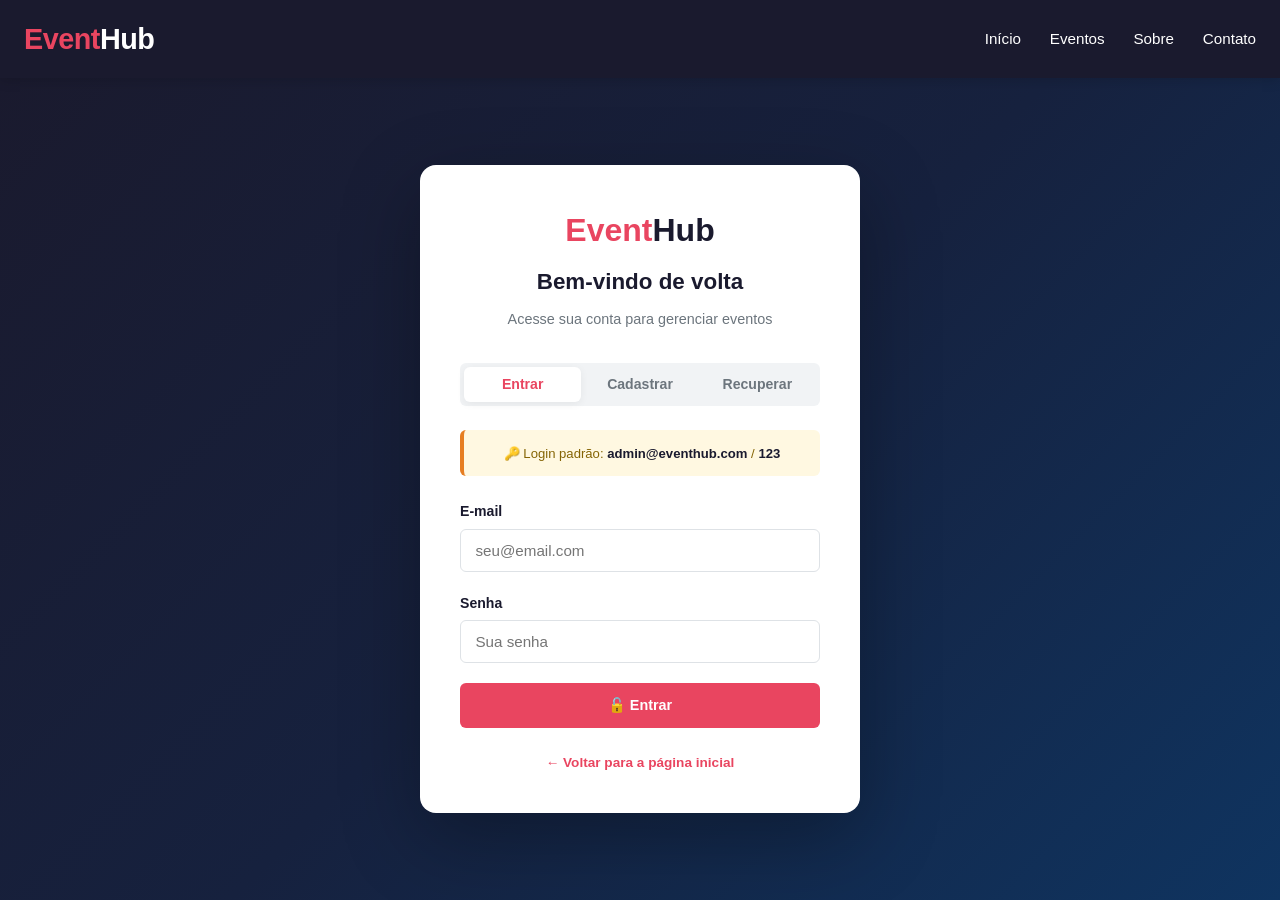
==== admin.html @ a923f31c "v1" ====
<!DOCTYPE html>
<html lang="pt-BR">
<head>
  <meta charset="UTF-8">
  <meta name="viewport" content="width=device-width, initial-scale=1.0">
  <title>Dashboard Administrativo — EventHub</title>
  <link rel="stylesheet" href="css/style.css">
  <link rel="stylesheet" href="css/admin.css">
</head>
<body>
  <header class="site-header">
    <div class="container navbar">
      <a href="index.html" class="logo">Event<span>Hub</span></a>
      <nav>
        <ul class="nav-menu" id="navMenu">
          <li><a href="index.html">Início</a></li>
          <li><a href="eventos.html">Eventos</a></li>
          <li><a href="admin.html" class="active">Admin</a></li>
          <li><a href="participantes.html">Participantes</a></li>
          <li><a href="sobre.html">Sobre</a></li>
          <li><a href="contato.html">Contato</a></li>
          <li id="userMenu"></li>
        </ul>
      </nav>
      <button class="mobile-toggle" id="mobileToggle" aria-label="Menu">☰</button>
    </div>
  </header>

  <section class="page-header">
    <div class="container">
      <h1>Painel <span>Administrativo</span></h1>
      <p>Gerencie eventos, inscrições, participantes e mensagens</p>
    </div>
  </section>

  <section class="dashboard">
    <div class="container">
      <div class="stats-grid" id="statsGrid"></div>

      <div class="admin-section">
        <div class="admin-toolbar">
          <h2>📅 Eventos Cadastrados</h2>
          <div style="display:flex;gap:0.8rem;flex-wrap:wrap;">
            <input type="text" class="admin-search" id="buscaEvento" placeholder="🔍 Pesquisar evento...">
            <a href="cadastro-evento.html" class="btn btn-primary">+ Novo Evento</a>
          </div>
        </div>
        <div class="admin-table-wrapper">
          <table class="admin-table">
            <thead>
              <tr>
                <th>Evento</th>
                <th>Categoria</th>
                <th>Data</th>
                <th>Vagas</th>
                <th>Inscritos</th>
                <th>Ações</th>
              </tr>
            </thead>
            <tbody id="tabelaEventos"></tbody>
          </table>
        </div>
      </div>

      <div class="admin-section" style="margin-top:2.5rem;">
        <div class="admin-toolbar">
          <h2>📩 Mensagens de Contato</h2>
          <div style="display:flex;gap:0.8rem;flex-wrap:wrap;">
            <input type="text" class="admin-search" id="buscaMensagem" placeholder="🔍 Pesquisar mensagem...">
            <button class="btn btn-danger" id="limparMensagens">🗑 Limpar todas</button>
          </div>
        </div>
        <div class="admin-table-wrapper">
          <table class="admin-table">
            <thead>
              <tr>
                <th>Nome</th>
                <th>E-mail</th>
                <th>Assunto</th>
                <th>Mensagem</th>
                <th>Data</th>
                <th>Ações</th>
              </tr>
            </thead>
            <tbody id="tabelaMensagens"></tbody>
          </table>
        </div>
      </div>
    </div>
  </section>

  <div class="modal-overlay" id="modalEditar">
    <div class="modal">
      <button class="modal-close" id="fecharModal">✕</button>
      <div class="modal-body">
        <h2>✏️ Editar Evento</h2>
        <form id="formEditar">
          <input type="hidden" id="editId">
          <div class="form-group">
            <label>Nome do evento</label>
            <input type="text" id="editNome" required>
          </div>
          <div class="form-row">
            <div class="form-group">
              <label>Categoria</label>
              <select id="editCategoria" required></select>
            </div>
            <div class="form-group">
              <label>Data</label>
              <input type="date" id="editData" required>
            </div>
          </div>
          <div class="form-row">
            <div class="form-group">
              <label>Horário</label>
              <input type="text" id="editHorario" required>
            </div>
            <div class="form-group">
              <label>Local</label>
              <input type="text" id="editLocal" required>
            </div>
          </div>
          <div class="form-row">
            <div class="form-group">
              <label>Vagas</label>
              <input type="number" id="editVagas" min="1" required>
            </div>
            <div class="form-group">
              <label>Responsável</label>
              <input type="text" id="editResponsavel" required>
            </div>
          </div>
          <div class="form-group">
            <label>Descrição</label>
            <textarea id="editDescricao" required></textarea>
          </div>
          <button type="submit" class="btn btn-primary" style="width:100%;">💾 Salvar alterações</button>
        </form>
      </div>
    </div>
  </div>

  <div class="modal-overlay" id="modalMensagem">
    <div class="modal" style="max-width:600px;">
      <button class="modal-close" id="fecharModalMsg">✕</button>
      <div class="modal-body" id="conteudoMensagem"></div>
    </div>
  </div>

  <footer>
    <div class="container">
      <div class="footer-bottom">
        <p>&copy; 2025 EventHub. Todos os direitos reservados.</p>
      </div>
    </div>
  </footer>

  <script src="js/app.js"></script>
  <script src="js/auth.js"></script>
  <script>
    /* PROTEÇÃO — exige login */
    if (!Auth.proteger()) { /* redireciona automaticamente */ }

    /* Injeta menu do usuário */
    (function renderUserMenu() {
      const sessao = Auth.getSessao();
      if (!sessao) return;
      const li = document.getElementById('userMenu');
      li.innerHTML = `
        <a href="#" id="logoutBtn" class="btn-login" title="Sair"
           style="display:flex;align-items:center;gap:0.5rem;background:transparent;border:1px solid var(--primary);">
          👤 ${sessao.email.split('@')[0]} ✕
        </a>`;
      document.getElementById('logoutBtn').addEventListener('click', ev => {
        ev.preventDefault();
        if (confirm('Deseja sair da conta?')) {
          Auth.logout();
          mostrarToast('Sessão encerrada.', 'info', '👋');
          setTimeout(() => window.location.href = 'login.html', 500);
        }
      });
    })();
  </script>
  <script src="js/admin.js"></script>
    <script src="js/app.js"></script>
  <script src="js/auth.js"></script>
  <script>
    /* 🔒 PROTEÇÃO: apenas administradores */
    if (!Auth.proteger(true)) { /* redireciona automaticamente */ }

    /* Injeta menu do usuário */
    (function renderUserMenu() {
      const sessao = Auth.getSessao();
      if (!sessao) return;
      const li = document.getElementById('userMenu');
      li.innerHTML = `
        <a href="#" id="logoutBtn" class="btn-login" title="Sair"
           style="display:flex;align-items:center;gap:0.5rem;background:transparent;border:1px solid var(--primary);">
          👤 ${sessao.nome || sessao.email.split('@')[0]} <span style="opacity:0.6;font-size:0.75rem;">(admin)</span> ✕
        </a>`;
      document.getElementById('logoutBtn').addEventListener('click', ev => {
        ev.preventDefault();
        if (confirm('Deseja sair da conta?')) {
          Auth.logout();
          mostrarToast('Sessão encerrada.', 'info', '👋');
          setTimeout(() => window.location.href = 'login.html', 500);
        }
      });
    })();
  </script>
  <script src="js/admin.js"></script>
</body>
</html>
---- css/style.css ----
/* ========== RESET E VARIÁVEIS GLOBAIS ========== */
*, *::before, *::after { margin: 0; padding: 0; box-sizing: border-box; }

:root {
  --primary: #e94560;
  --primary-dark: #c73650;
  --dark: #1a1a2e;
  --dark-2: #16213e;
  --dark-3: #0f3460;
  --gray-50: #f8f9fa;
  --gray-100: #f1f3f5;
  --gray-200: #e9ecef;
  --gray-300: #dee2e6;
  --gray-500: #adb5bd;
  --gray-600: #6c757d;
  --gray-700: #495057;
  --gray-800: #343a40;
  --success: #27ae60;
  --warning: #e67e22;
  --danger: #e74c3c;
  --info: #3498db;
  --radius: 10px;
  --radius-sm: 6px;
  --shadow-sm: 0 2px 8px rgba(0,0,0,0.06);
  --shadow-md: 0 4px 16px rgba(0,0,0,0.1);
  --shadow-lg: 0 10px 40px rgba(0,0,0,0.15);
  --transition: all 0.3s cubic-bezier(0.4, 0, 0.2, 1);
}

html { scroll-behavior: smooth; }
body {
  font-family: 'Segoe UI', -apple-system, BlinkMacSystemFont, sans-serif;
  background: var(--gray-50);
  color: var(--gray-800);
  line-height: 1.6;
  min-height: 100vh;
  display: flex;
  flex-direction: column;
}
a { text-decoration: none; color: inherit; }
button { font-family: inherit; cursor: pointer; border: none; background: none; }
.container { max-width: 1280px; margin: 0 auto; padding: 0 24px; width: 100%; }
:focus-visible { outline: 3px solid var(--primary); outline-offset: 2px; }

/* ========== HEADER / NAV ========== */
.site-header {
  background: var(--dark);
  color: white;
  padding: 1rem 0;
  position: sticky;
  top: 0;
  z-index: 200;
  box-shadow: 0 2px 12px rgba(0,0,0,0.15);
}
.navbar {
  display: flex;
  justify-content: space-between;
  align-items: center;
  gap: 1rem;
}
.logo { font-size: 1.8rem; font-weight: 800; color: var(--primary); letter-spacing: -0.5px; }
.logo span { color: white; }
.nav-menu { display: flex; list-style: none; gap: 1.8rem; align-items: center; }
.nav-menu a {
  color: white; font-weight: 500; font-size: 0.95rem;
  transition: var(--transition); padding: 0.5rem 0;
  border-bottom: 2px solid transparent;
}
.nav-menu a:hover, .nav-menu a.active {
  color: var(--primary); border-bottom-color: var(--primary);
}
.btn-login {
  background: var(--primary); padding: 0.55rem 1.3rem;
  border-radius: var(--radius-sm); color: white !important;
  font-weight: 600; border-bottom: none !important;
}
.btn-login:hover { background: var(--primary-dark); }
.mobile-toggle {
  display: none; color: white; font-size: 1.8rem; padding: 0.3rem;
}

/* ========== BOTÕES ========== */
.btn {
  padding: 0.75rem 1.5rem; border-radius: var(--radius-sm);
  font-weight: 700; font-size: 0.9rem; transition: var(--transition);
  display: inline-flex; align-items: center; justify-content: center;
  gap: 0.4rem; border: 2px solid transparent; cursor: pointer;
}
.btn-primary { background: var(--primary); color: white; }
.btn-primary:hover { background: var(--primary-dark); transform: translateY(-2px); box-shadow: 0 6px 20px rgba(233,69,96,0.4); }
.btn-outline { background: white; color: var(--gray-700); border-color: var(--gray-300); }
.btn-outline:hover { border-color: var(--primary); color: var(--primary); }
.btn-success { background: var(--success); color: white; }
.btn-success:hover { background: #219150; }
.btn-danger { background: var(--danger); color: white; }
.btn-danger:hover { background: #c0392b; }
.btn-sm { padding: 0.4rem 0.9rem; font-size: 0.8rem; }
.btn:disabled { opacity: 0.5; cursor: not-allowed; transform: none !important; }

/* ========== BANNER / PAGE HEADER ========== */
.page-header {
  background: linear-gradient(135deg, var(--dark) 0%, var(--dark-2) 50%, var(--dark-3) 100%);
  color: white; padding: 3.5rem 0 3rem; text-align: center; position: relative;
}
.page-header h1 { font-size: clamp(1.8rem, 4vw, 2.8rem); margin-bottom: 0.5rem; font-weight: 800; }
.page-header h1 span { color: var(--primary); }
.page-header p { opacity: 0.9; font-size: clamp(0.95rem, 1.5vw, 1.15rem); max-width: 600px; margin: 0 auto; }

.hero {
  background: linear-gradient(135deg, var(--dark) 0%, var(--dark-2) 50%, var(--dark-3) 100%);
  color: white; padding: 5rem 0; text-align: center;
}
.hero h1 { font-size: clamp(2rem, 5vw, 3rem); margin-bottom: 1rem; }
.hero h1 span { color: var(--primary); }
.hero p { font-size: 1.15rem; margin-bottom: 2rem; opacity: 0.9; max-width: 700px; margin-left: auto; margin-right: auto; }
.hero-actions { display: flex; justify-content: center; gap: 1rem; flex-wrap: wrap; }

/* ========== FOOTER ========== */
footer { background: var(--dark); color: white; padding: 3rem 0 1.5rem; margin-top: auto; }
.footer-grid {
  display: grid; grid-template-columns: repeat(auto-fit, minmax(200px, 1fr));
  gap: 2rem; margin-bottom: 2rem;
}
.footer-col h4 { color: var(--primary); margin-bottom: 1rem; font-size: 1.05rem; }
.footer-col ul { list-style: none; }
.footer-col ul li { margin-bottom: 0.6rem; }
.footer-col ul li a { color: var(--gray-500); transition: var(--transition); font-size: 0.92rem; }
.footer-col ul li a:hover { color: var(--primary); }
.footer-col p { color: var(--gray-500); font-size: 0.92rem; margin-bottom: 0.6rem; }
.footer-bottom {
  border-top: 1px solid rgba(255,255,255,0.1);
  padding-top: 1.5rem; text-align: center;
  color: var(--gray-600); font-size: 0.85rem;
}

/* ========== TOAST ========== */
.toast-container {
  position: fixed; bottom: 1.5rem; right: 1.5rem;
  z-index: 2000; display: flex; flex-direction: column; gap: 0.6rem; max-width: 360px;
}
.toast {
  background: white; border-radius: var(--radius-sm); padding: 0.9rem 1.1rem;
  box-shadow: var(--shadow-lg); display: flex; align-items: center; gap: 0.7rem;
  border-left: 4px solid var(--info); animation: toastIn 0.4s ease; font-size: 0.9rem;
}
.toast.success { border-left-color: var(--success); }
.toast.warning { border-left-color: var(--warning); }
.toast.error { border-left-color: var(--danger); }
@keyframes toastIn { from { opacity: 0; transform: translateX(100%); } to { opacity: 1; transform: translateX(0); } }

/* ========== FORMULÁRIOS ========== */
.form-group { margin-bottom: 1.2rem; }
.form-group label {
  display: block; font-weight: 700; margin-bottom: 0.4rem;
  font-size: 0.88rem; color: var(--dark);
}
.form-group label .req { color: var(--danger); margin-left: 2px; }
.form-group input,
.form-group select,
.form-group textarea {
  width: 100%; padding: 0.75rem 0.9rem;
  border: 1.5px solid var(--gray-300); border-radius: var(--radius-sm);
  font-size: 0.95rem; font-family: inherit;
  background: white; transition: var(--transition); outline: none;
}
.form-group input:focus,
.form-group select:focus,
.form-group textarea:focus {
  border-color: var(--primary);
  box-shadow: 0 0 0 3px rgba(233,69,96,0.12);
}
.form-group input.error,
.form-group select.error,
.form-group textarea.error {
  border-color: var(--danger); background: #fff5f5;
}
.form-group .error-msg {
  color: var(--danger); font-size: 0.8rem;
  margin-top: 0.3rem; display: none;
}
.form-group.has-error .error-msg { display: block; }
.form-group textarea { resize: vertical; min-height: 100px; }
.form-row { display: grid; grid-template-columns: 1fr 1fr; gap: 1rem; }
.form-card {
  background: white; border-radius: var(--radius); padding: 2rem;
  box-shadow: var(--shadow-md); border: 1px solid var(--gray-200);
}

/* ========== BADGES / TAGS ========== */
.badge {
  display: inline-flex; align-items: center; gap: 0.3rem;
  padding: 0.3rem 0.7rem; border-radius: 12px;
  font-size: 0.75rem; background: #e8f5e9; color: var(--success); font-weight: 700;
}
.badge.low { background: #fff3e0; color: var(--warning); }
.badge.full { background: #ffebee; color: var(--danger); }
.badge.info { background: #e3f2fd; color: var(--info); }

/* ========== RESPONSIVIDADE GLOBAL ========== */
@media (max-width: 768px) {
  .nav-menu { display: none; }
  .nav-menu.mobile-open {
    display: flex; flex-direction: column; position: absolute;
    top: 100%; left: 0; right: 0; background: var(--dark);
    padding: 1rem 1.5rem; gap: 0.8rem; box-shadow: 0 8px 20px rgba(0,0,0,0.3);
  }
  .mobile-toggle { display: block; }
  .form-row { grid-template-columns: 1fr; }
  .toast-container { left: 1rem; right: 1rem; max-width: none; }
}
---- css/admin.css ----
/* ========== DASHBOARD ========== */
.dashboard { padding: 3rem 0; flex: 1; }
.stats-grid {
  display: grid; grid-template-columns: repeat(auto-fit, minmax(200px, 1fr));
  gap: 1.5rem; margin-bottom: 2.5rem;
}
.stat-card {
  background: white; border-radius: var(--radius); padding: 1.5rem;
  box-shadow: var(--shadow-sm); border-left: 4px solid var(--primary);
  display: flex; align-items: center; gap: 1rem;
}
.stat-card.success { border-left-color: var(--success); }
.stat-card.info { border-left-color: var(--info); }
.stat-card.warning { border-left-color: var(--warning); }
.stat-card .icon { font-size: 2.2rem; }
.stat-card .number { font-size: 2rem; font-weight: 800; color: var(--dark); line-height: 1; }
.stat-card .label { font-size: 0.85rem; color: var(--gray-600); text-transform: uppercase; letter-spacing: 0.5px; }

.admin-section { margin-bottom: 2.5rem; }
.admin-section h2 {
  font-size: 1.4rem; color: var(--dark); margin-bottom: 1.2rem;
  display: flex; align-items: center; gap: 0.5rem;
}
.admin-toolbar {
  display: flex; gap: 1rem; margin-bottom: 1.5rem; flex-wrap: wrap;
  align-items: center; justify-content: space-between;
}
.admin-search {
  flex: 1; min-width: 200px; max-width: 400px;
  padding: 0.7rem 1rem; border: 1.5px solid var(--gray-300);
  border-radius: var(--radius-sm); font-size: 0.92rem; outline: none;
}
.admin-search:focus { border-color: var(--primary); }

.admin-table-wrapper {
  background: white; border-radius: var(--radius); overflow: hidden;
  box-shadow: var(--shadow-sm); border: 1px solid var(--gray-200);
  overflow-x: auto;
}
.admin-table { width: 100%; border-collapse: collapse; min-width: 700px; }
.admin-table thead { background: var(--gray-50); }
.admin-table th {
  text-align: left; padding: 1rem; font-size: 0.8rem;
  text-transform: uppercase; letter-spacing: 0.5px;
  color: var(--gray-600); font-weight: 700;
  border-bottom: 2px solid var(--gray-200);
}
.admin-table td {
  padding: 0.9rem 1rem; border-bottom: 1px solid var(--gray-100);
  font-size: 0.9rem; color: var(--gray-700); vertical-align: middle;
}
.admin-table tbody tr:hover { background: var(--gray-50); }
.admin-table tbody tr:last-child td { border-bottom: none; }
.admin-table .actions { display: flex; gap: 0.4rem; }

/* ========== PARTICIPANTES ========== */
.participantes-grid {
  display: grid; grid-template-columns: repeat(auto-fill, minmax(280px, 1fr));
  gap: 1.5rem;
}
.participante-card {
  background: white; border-radius: var(--radius); padding: 1.5rem;
  box-shadow: var(--shadow-sm); border: 1px solid var(--gray-200);
  display: flex; flex-direction: column; gap: 0.5rem;
}
.participante-header { display: flex; align-items: center; gap: 0.8rem; margin-bottom: 0.5rem; }
.participante-avatar {
  width: 48px; height: 48px; border-radius: 50%;
  background: linear-gradient(135deg, var(--primary), var(--primary-dark));
  color: white; display: flex; align-items: center; justify-content: center;
  font-weight: 800; font-size: 1.1rem;
}
.participante-nome { font-weight: 700; color: var(--dark); }
.participante-evento { font-size: 0.85rem; color: var(--gray-600); }
.participante-info {
  display: flex; justify-content: space-between; align-items: center;
  padding-top: 0.8rem; margin-top: 0.5rem;
  border-top: 1px solid var(--gray-100); font-size: 0.85rem;
}

/* ========== MODAL ========== */
.modal-overlay {
  position: fixed; inset: 0; background: rgba(15,20,40,0.75);
  backdrop-filter: blur(4px); z-index: 1000;
  display: none; align-items: center; justify-content: center; padding: 1rem;
}
.modal-overlay.open { display: flex; }
.modal {
  background: white; border-radius: 16px; max-width: 720px; width: 100%;
  max-height: 90vh; overflow-y: auto;
  box-shadow: 0 25px 80px rgba(0,0,0,0.3);
  animation: modalIn 0.35s ease; position: relative;
}
@keyframes modalIn { from { opacity: 0; transform: scale(0.9); } to { opacity: 1; transform: scale(1); } }
.modal-close {
  position: absolute; top: 1rem; right: 1rem;
  width: 38px; height: 38px; border-radius: 50%;
  background: rgba(255,255,255,0.95); color: var(--gray-800);
  font-size: 1.3rem; display: flex; align-items: center; justify-content: center;
  z-index: 10; transition: var(--transition);
}
.modal-close:hover { background: var(--primary); color: white; transform: rotate(90deg); }
.modal-body { padding: 2rem; }
.modal-body h2 { font-size: 1.6rem; margin-bottom: 1.5rem; color: var(--dark); }

@media (max-width: 768px) {
  .stats-grid { grid-template-columns: 1fr 1fr; }
  .admin-toolbar { flex-direction: column; align-items: stretch; }
  .admin-search { max-width: none; }
  .participantes-grid { grid-template-columns: 1fr; }
}
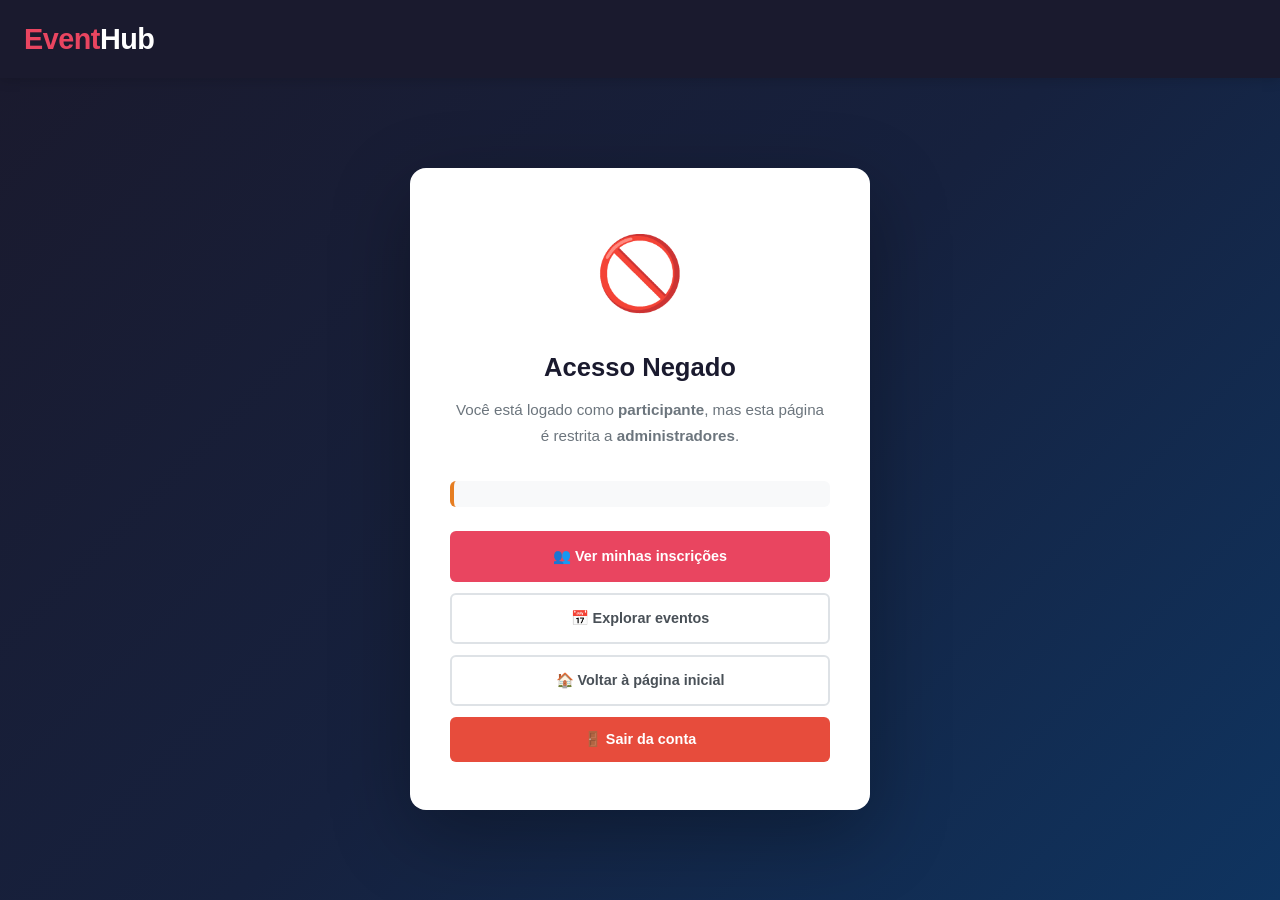
==== commit bc8419c4: "atualização geral" ====
--- a/admin.html
+++ b/admin.html
@@ -13,10 +13,11 @@
       <a href="index.html" class="logo">Event<span>Hub</span></a>
       <nav>
         <ul class="nav-menu" id="navMenu">
-          <li><a href="index.html">Início</a></li>
+         <li><a href="index.html">Início</a></li>
           <li><a href="eventos.html">Eventos</a></li>
-          <li><a href="admin.html" class="active">Admin</a></li>
-          <li><a href="participantes.html">Participantes</a></li>
+          <li id="adminLink" style="display:none;"><a href="admin.html">Admin</a></li>
+          <li><a href="meus-eventos.html">Meus Eventos</a></li> <!-- 👈 NOVO LINK FIXO -->
+          <li><a href="participantes.html">Minhas Inscrições</a></li>
           <li><a href="sobre.html">Sobre</a></li>
           <li><a href="contato.html">Contato</a></li>
           <li id="userMenu"></li>
@@ -37,12 +38,36 @@
     <div class="container">
       <div class="stats-grid" id="statsGrid"></div>
 
+      <!-- ===== TABELA DE EVENTOS ===== -->
       <div class="admin-section">
-        <div class="admin-toolbar">
+        <div class="admin-toolbar" style="align-items: flex-end;">
           <h2>📅 Eventos Cadastrados</h2>
-          <div style="display:flex;gap:0.8rem;flex-wrap:wrap;">
-            <input type="text" class="admin-search" id="buscaEvento" placeholder="🔍 Pesquisar evento...">
+          <div style="display:flex; gap:0.8rem; flex-wrap:wrap; align-items:center;">
+
+            <!-- FILTROS DE EVENTO -->
+            <input type="text" class="admin-search" id="buscaEvento" placeholder="🔍 Nome ou local...">
+
+            <select id="filtroCategoria" class="admin-search" style="max-width: 180px; padding: 0.7rem 1rem;">
+              <option value="">Todas as categorias</option>
+            </select>
+
+            <!-- ORDENAR POR DATA -->
+            <select id="ordemData" class="admin-search" style="max-width: 180px; padding: 0.7rem 1rem;">
+              <option value="date-asc">Data (Mais próxima)</option>
+              <option value="date-desc">Data (Mais distante)</option>
+            </select>
+
+            <button class="btn btn-outline" id="btnLimparFiltros" style="padding: 0.7rem 1rem;">✕ Limpar</button>
+
+            <!-- ✅ BOTÕES EXCLUSIVOS DO ADMIN PRINCIPAL -->
+            <div id="adminBotoes" style="display:flex; gap:0.8rem; flex-wrap:wrap;">
+              <a href="logs.html" class="btn btn-outline" style="border-color: #2c3e50; color: #2c3e50; background: #f0f0f5;">🛡️ Logs</a>
+              <a href="cadastro-admin.html" class="btn btn-outline" style="border-color: #8e44ad; color: #8e44ad;">👤 Novo Admin</a>
+            </div>
+
+            <!-- BOTÃO DE NOVO EVENTO -->
             <a href="cadastro-evento.html" class="btn btn-primary">+ Novo Evento</a>
+
           </div>
         </div>
         <div class="admin-table-wrapper">
@@ -62,6 +87,7 @@
         </div>
       </div>
 
+      <!-- ===== MENSAGENS DE CONTATO ===== -->
       <div class="admin-section" style="margin-top:2.5rem;">
         <div class="admin-toolbar">
           <h2>📩 Mensagens de Contato</h2>
@@ -89,6 +115,7 @@
     </div>
   </section>
 
+  <!-- Modal Editar Evento -->
   <div class="modal-overlay" id="modalEditar">
     <div class="modal">
       <button class="modal-close" id="fecharModal">✕</button>
@@ -140,6 +167,7 @@
     </div>
   </div>
 
+  <!-- Modal Ver Mensagem -->
   <div class="modal-overlay" id="modalMensagem">
     <div class="modal" style="max-width:600px;">
       <button class="modal-close" id="fecharModalMsg">✕</button>
@@ -158,55 +186,11 @@
   <script src="js/app.js"></script>
   <script src="js/auth.js"></script>
   <script>
-    /* PROTEÇÃO — exige login */
-    if (!Auth.proteger()) { /* redireciona automaticamente */ }
-
-    /* Injeta menu do usuário */
-    (function renderUserMenu() {
-      const sessao = Auth.getSessao();
-      if (!sessao) return;
-      const li = document.getElementById('userMenu');
-      li.innerHTML = `
-        <a href="#" id="logoutBtn" class="btn-login" title="Sair"
-           style="display:flex;align-items:center;gap:0.5rem;background:transparent;border:1px solid var(--primary);">
-          👤 ${sessao.email.split('@')[0]} ✕
-        </a>`;
-      document.getElementById('logoutBtn').addEventListener('click', ev => {
-        ev.preventDefault();
-        if (confirm('Deseja sair da conta?')) {
-          Auth.logout();
-          mostrarToast('Sessão encerrada.', 'info', '👋');
-          setTimeout(() => window.location.href = 'login.html', 500);
-        }
-      });
-    })();
-  </script>
-  <script src="js/admin.js"></script>
-    <script src="js/app.js"></script>
-  <script src="js/auth.js"></script>
-  <script>
-    /* 🔒 PROTEÇÃO: apenas administradores */
-    if (!Auth.proteger(true)) { /* redireciona automaticamente */ }
-
-    /* Injeta menu do usuário */
-    (function renderUserMenu() {
-      const sessao = Auth.getSessao();
-      if (!sessao) return;
-      const li = document.getElementById('userMenu');
-      li.innerHTML = `
-        <a href="#" id="logoutBtn" class="btn-login" title="Sair"
-           style="display:flex;align-items:center;gap:0.5rem;background:transparent;border:1px solid var(--primary);">
-          👤 ${sessao.nome || sessao.email.split('@')[0]} <span style="opacity:0.6;font-size:0.75rem;">(admin)</span> ✕
-        </a>`;
-      document.getElementById('logoutBtn').addEventListener('click', ev => {
-        ev.preventDefault();
-        if (confirm('Deseja sair da conta?')) {
-          Auth.logout();
-          mostrarToast('Sessão encerrada.', 'info', '👋');
-          setTimeout(() => window.location.href = 'login.html', 500);
-        }
-      });
-    })();
+    // ✅ Protege a página: só admins (principal OU contratante) podem entrar
+        const sessao = Auth.getSessao();
+    if (!sessao || sessao.tipo !== 'admin') {
+      window.location.href = 'acesso-negado.html';
+    }
   </script>
   <script src="js/admin.js"></script>
 </body>
--- a/css/style.css
+++ b/css/style.css
@@ -207,4 +207,132 @@
   .mobile-toggle { display: block; }
   .form-row { grid-template-columns: 1fr; }
   .toast-container { left: 1rem; right: 1rem; max-width: none; }
-}+}
+
+/* ============================================================
+   PADRONIZAÇÃO GLOBAL DE IMAGENS REAIS
+   ============================================================ */
+.img-cover {
+  width: 100%;
+  height: 100%;
+  object-fit: cover;
+  display: block;
+  transition: transform 0.5s ease;
+}
+
+.event-card:hover .img-cover,
+.category-card:hover .img-cover {
+  transform: scale(1.08);
+}
+
+/* Botão retangular */
+.nav-menu a.btn-login,
+.nav-menu #logoutBtn {
+  background: var(--primary);
+  padding: 0.55rem 1.3rem;
+  border-radius: 0px !important;
+  color: white !important;
+  font-weight: 600;
+  transition: var(--transition);
+  border: 2px solid var(--primary) !important;
+  display: inline-flex;
+  align-items: center;
+  justify-content: center;
+}
+
+.nav-menu a.btn-login:hover,
+.nav-menu #logoutBtn:hover {
+  background: var(--primary-dark) !important;
+  border-color: var(--primary-dark) !important;
+  color: white !important;
+}
+
+/* Ajuste dos containers de imagem */
+.event-image-photo {
+  position: relative;
+  overflow: hidden;
+  height: 200px;
+  padding: 0;
+  background: var(--gray-200);
+}
+
+.event-image-photo::after {
+  content: '';
+  position: absolute;
+  inset: 0;
+  background: linear-gradient(to bottom, transparent 60%, rgba(0,0,0,0.4) 100%);
+  pointer-events: none;
+}
+
+.event-image-photo .event-category-badge {
+  position: absolute;
+  top: 12px;
+  left: 12px;
+  z-index: 2;
+  background: rgba(26, 26, 46, 0.92);
+}
+
+.category-photo {
+  height: 120px;
+  overflow: hidden;
+  position: relative;
+  background: var(--gray-200);
+}
+
+.event-detail-hero-photo {
+  position: relative;
+  overflow: hidden;
+  height: 320px;
+  padding: 0;
+  background: var(--gray-200);
+  border-radius: var(--radius);
+  margin-bottom: 1.5rem;
+}
+
+.event-detail-hero-photo .event-category-badge {
+  position: absolute;
+  top: 15px;
+  left: 15px;
+  z-index: 2;
+}
+
+/* ============================================================
+   GLASSMORPHISM (Efeito de Vidro)
+   ============================================================ */
+.auth-card, .modal {
+  background: rgba(255, 255, 255, 0.85) !important;
+  backdrop-filter: blur(12px);
+  -webkit-backdrop-filter: blur(12px);
+  border: 1px solid rgba(255, 255, 255, 0.3) !important;
+}
+
+.modal-hero { border-radius: 16px 16px 0 0; }
+
+/* ============================================================
+   MICRO-INTERAÇÕES (Efeito de aperto nos botões)
+   ============================================================ */
+button, .btn {
+  transition: transform 0.1s ease, background 0.3s;
+}
+button:active, .btn:active {
+  transform: scale(0.96) !important;
+}
+
+/* ============================================================
+   SKELETON LOADING (Tela de carregamento dos cards)
+   ============================================================ */
+@keyframes shimmer {
+  0% { background-position: -1000px 0; }
+  100% { background-position: 1000px 0; }
+}
+
+.skeleton {
+  background: linear-gradient(90deg, #f0f0f0 25%, #e0e0e0 50%, #f0f0f0 75%);
+  background-size: 1000px 100%;
+  animation: shimmer 2s infinite linear;
+  border-radius: 6px;
+}
+
+.skeleton-text { height: 16px; margin-bottom: 8px; width: 100%; }
+.skeleton-title { height: 24px; margin-bottom: 12px; width: 70%; }
+.skeleton-image { height: 180px; width: 100%; border-radius: 10px 10px 0 0; }
